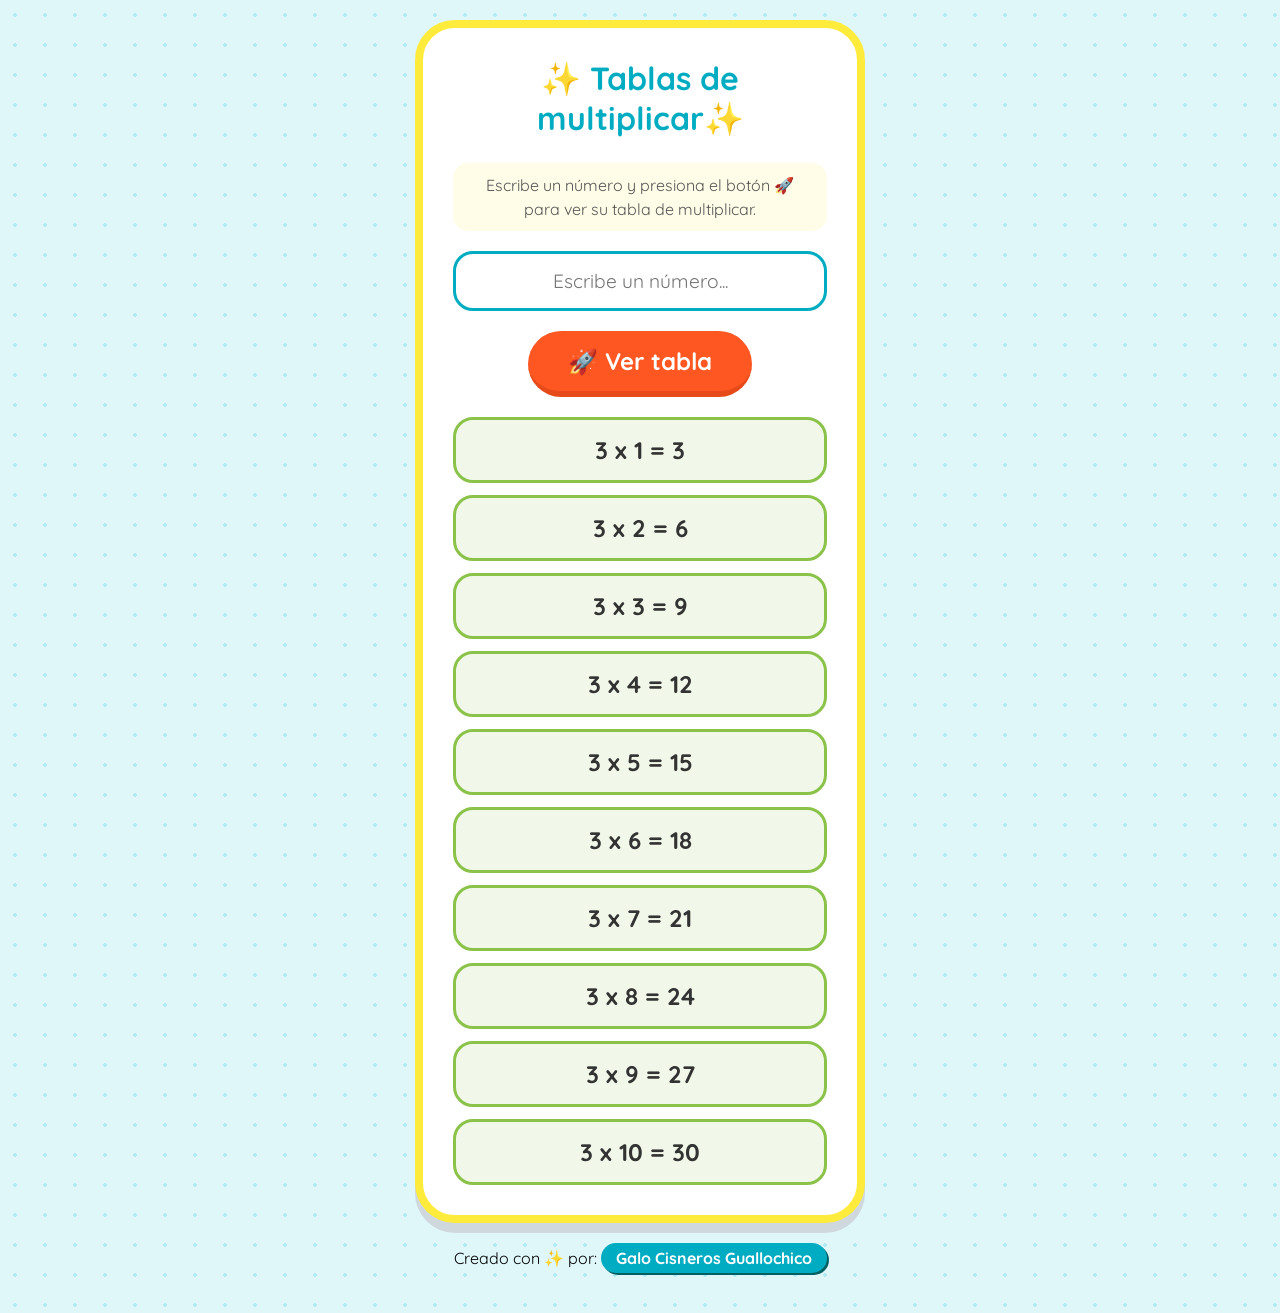
==== index.html @ 7d685af4 "crear index para vercel" ====
<!doctype html>
<html lang="es">
  <head>
    <meta charset="UTF-8" />
    <meta name="viewport" content="width=device-width, initial-scale=1.0" />
    <title>¡Aprendiendo la Tabla del 3!</title>
    <link rel="icon" href="images/LogoFord.svg">
    <link rel="stylesheet" href="multiplicar.css" />
    <script src="multiplicar.js"></script>
    <script src="utils.js"></script>
  </head>
  <body>
    <header></header>

    <main class="pizarra">
      <h1 class="titulo">✨ Tablas de multiplicar✨</h1>
      <p class="instruccion">
        Escribe un número y presiona el botón 🚀 para ver su tabla de
        multiplicar.
      </p>
      <div class="entrada">
        <input type="text" id="txtNumero" placeholder="Escribe un número..." />
      </div>
      <button class="btn-probar" onclick="generarTablas()">🚀 Ver tabla</button>
      <div class="tabla" id="miTabla">
        <div class="fila">3 x 1 = 3</div>
        <div class="fila">3 x 2 = 6</div>
        <div class="fila">3 x 3 = 9</div>
        <div class="fila">3 x 4 = 12</div>
        <div class="fila">3 x 5 = 15</div>
        <div class="fila">3 x 6 = 18</div>
        <div class="fila">3 x 7 = 21</div>
        <div class="fila">3 x 8 = 24</div>
        <div class="fila">3 x 9 = 27</div>
        <div class="fila">3 x 10 = 30</div>
      </div>
    </main>

    <footer class="pie-pagina">
      <p>
        Creado con ✨ por:
        <span class="nickname">Galo Cisneros Guallochico</span>
      </p>
    </footer>
  </body>
</html>
---- multiplicar.css ----
/* Importamos una fuente redonda y amigable */
@import url('https://fonts.googleapis.com/css2?family=Quicksand:wght@500;700&display=swap');

* {
    box-sizing: border-box;
    margin: 0;
    padding: 0;
    font-family: 'Quicksand', sans-serif;
}

body {
    background-color: #e0f7fa; /* Azul cielo */
    background-image: radial-gradient(#b2ebf2 2px, transparent 2px);
    background-size: 30px 30px;
    display: flex;
    flex-direction: column;
    align-items: center;
    min-height: 100vh;
    padding: 20px;
}

/* Botón con estilo divertido */
.btn-probar {
    background-color: #ff5722;
    color: white;
    border: none;
    border-bottom: 6px solid #e64a19;
    padding: 15px 40px;
    font-size: 1.5rem;
    font-weight: 700;
    border-radius: 50px;
    cursor: pointer;
    transition: all 0.2s ease;
    margin-bottom: 20px;
}

.btn-probar:active {
    border-bottom-width: 0px;
    transform: translateY(6px);
}

/* Contenedor Pizarra */
.pizarra {
    background: white;
    padding: 30px;
    border-radius: 40px;
    border: 8px solid #ffeb3b; /* Marco amarillo */
    width: 100%;
    max-width: 450px;
    text-align: center;
    box-shadow: 0 10px 0px #cfd8dc;
}

.titulo {
    color: #00acc1;
    margin-bottom: 25px;
    font-size: 2rem;
}

/* IDENTIFICACIÓN EN EL HTML: CONTENEDOR */
.tabla {
    display: flex;
    flex-direction: column;
    gap: 12px; /* Espaciado entre filas */
}

/* IDENTIFICACIÓN EN EL HTML: ITEMS */
.fila {
    background-color: #f1f8e9;
    color: #333;
    padding: 15px;
    font-size: 1.5rem;
    font-weight: 700;
    border-radius: 20px;
    border: 3px solid #8bc34a; /* Verde */
    transition: all 0.3s ease;
}

.fila:hover {
    background-color: #fffde7;
    border-color: #ffeb3b;
    transform: scale(1.05);
    color: #ff5722;
}

/* Pie de página con tu firma */
.pie-pagina {
    margin-top: auto;
    padding: 20px;
    text-align: center;
}

.nickname {
    display: inline-block;
    background-color: #00acc1;
    color: white;
    padding: 5px 15px;
    border-radius: 15px;
    font-weight: 700;
    box-shadow: 2px 2px 0px #006064;
    transition: transform 0.3s ease;
}

.nickname:hover {
    transform: rotate(-5deg) scale(1.1);
    background-color: #ff4081;
}

/* Responsive */
@media (max-width: 480px) {
    .pizarra { padding: 20px; }
    .fila { font-size: 1.2rem; }
}
/* Caja de entrada */
.entrada {
    margin-bottom: 20px;
}

.entrada input {
    width: 100%;
    padding: 15px;
    font-size: 1.2rem;
    border-radius: 20px;
    border: 3px solid #00acc1;
    outline: none;
    text-align: center;
    transition: all 0.3s ease;
}

.entrada input:focus {
    border-color: #ff5722;
    background-color: #fffde7;
    transform: scale(1.05);
}
.instruccion {
    margin: 15px 0 20px 0;
    padding: 10px 15px;
    background-color: #fffde7;
    border-radius: 15px;
    color: #555;
    font-size: 1rem;
    line-height: 1.5;
}
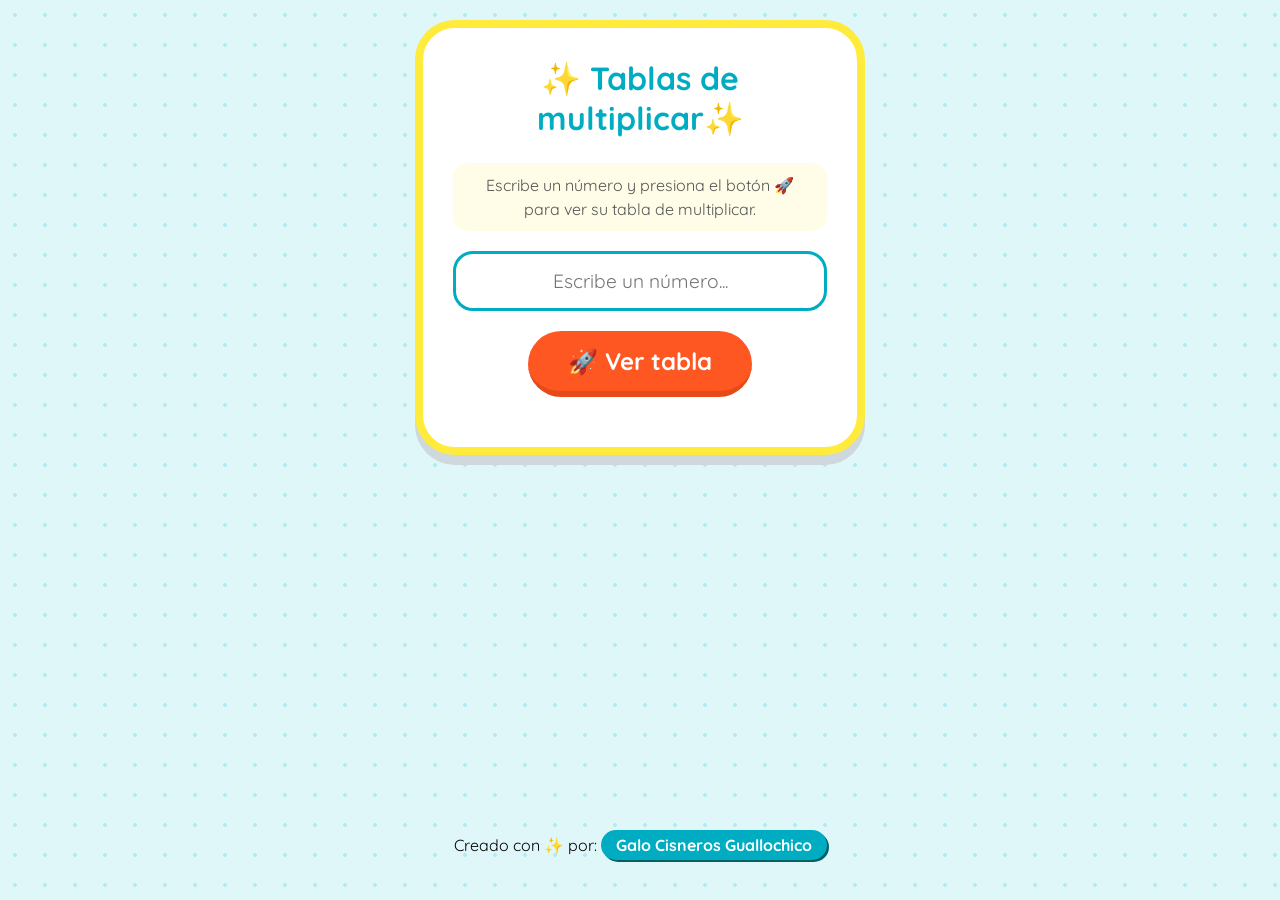
==== commit 89b39f0a: "Limpiar tabla" ====
--- a/index.html
+++ b/index.html
@@ -23,16 +23,7 @@
       </div>
       <button class="btn-probar" onclick="generarTablas()">🚀 Ver tabla</button>
       <div class="tabla" id="miTabla">
-        <div class="fila">3 x 1 = 3</div>
-        <div class="fila">3 x 2 = 6</div>
-        <div class="fila">3 x 3 = 9</div>
-        <div class="fila">3 x 4 = 12</div>
-        <div class="fila">3 x 5 = 15</div>
-        <div class="fila">3 x 6 = 18</div>
-        <div class="fila">3 x 7 = 21</div>
-        <div class="fila">3 x 8 = 24</div>
-        <div class="fila">3 x 9 = 27</div>
-        <div class="fila">3 x 10 = 30</div>
+
       </div>
     </main>
 
